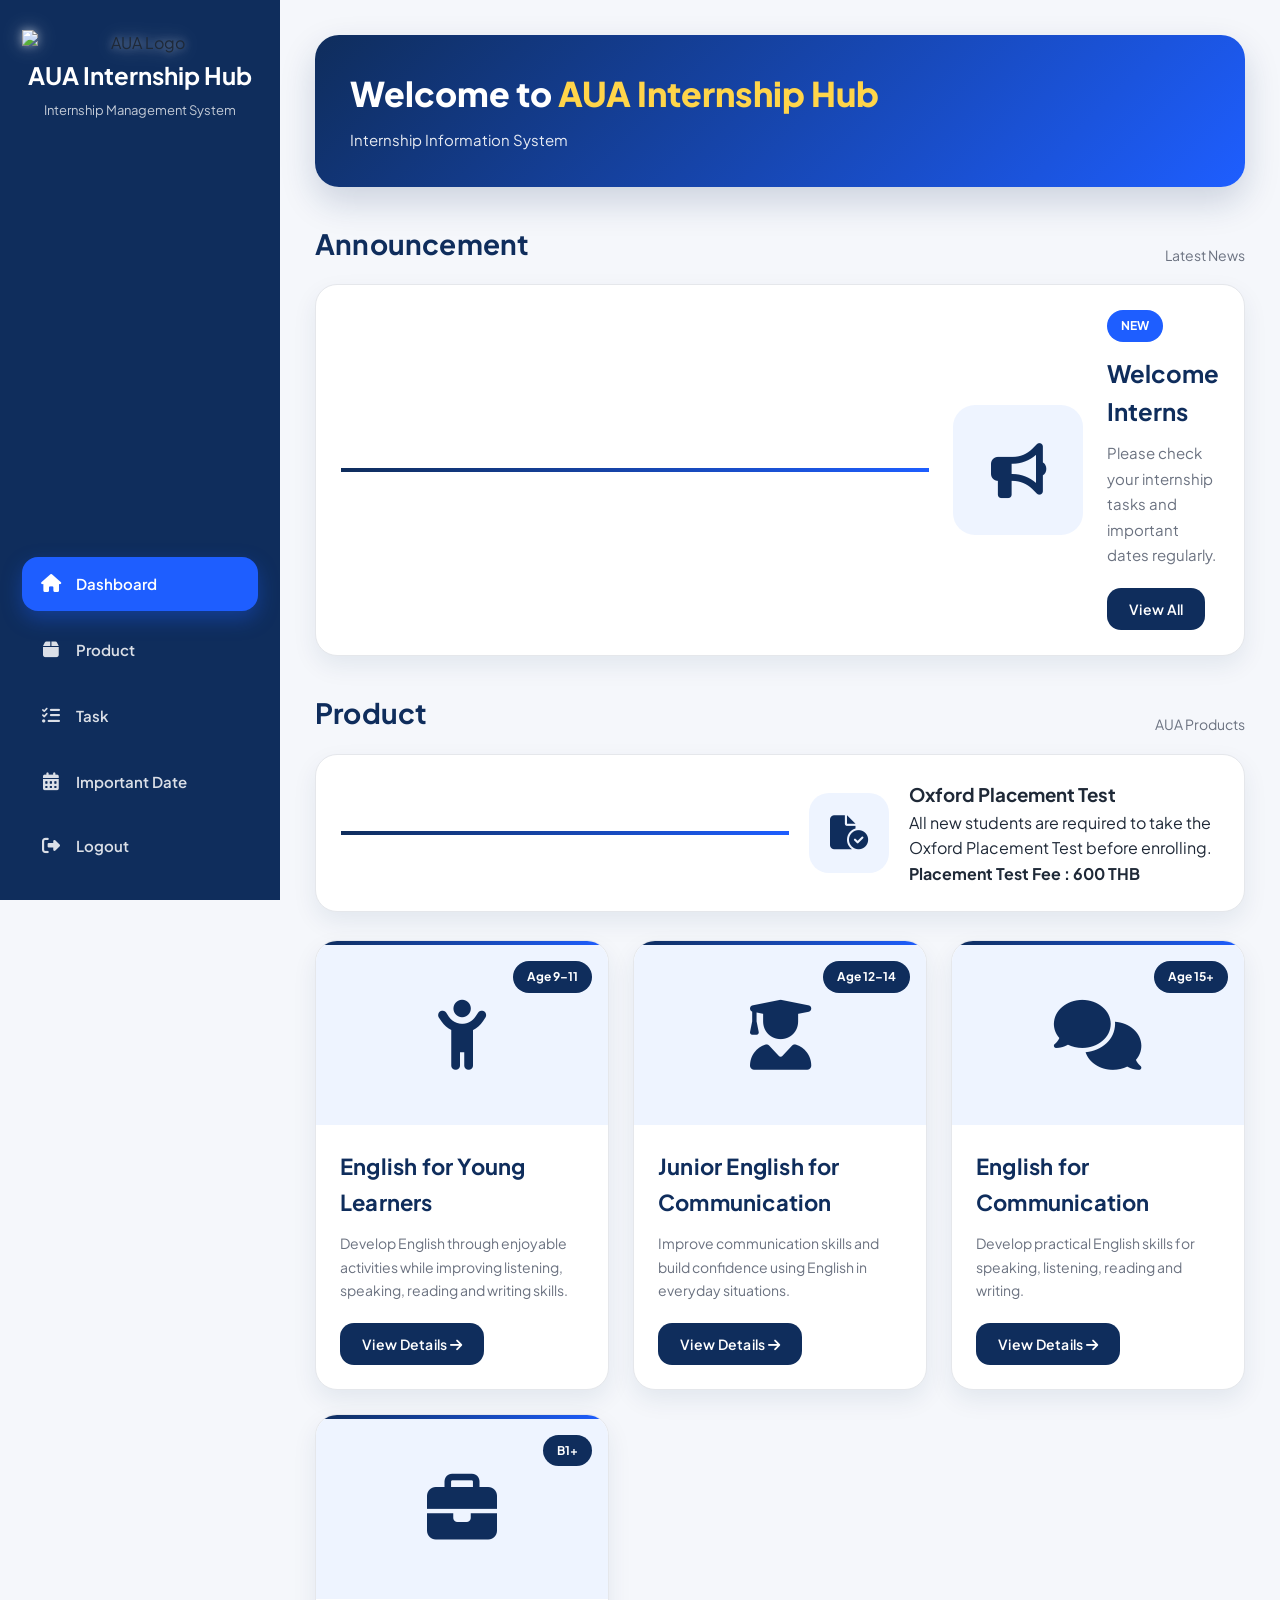
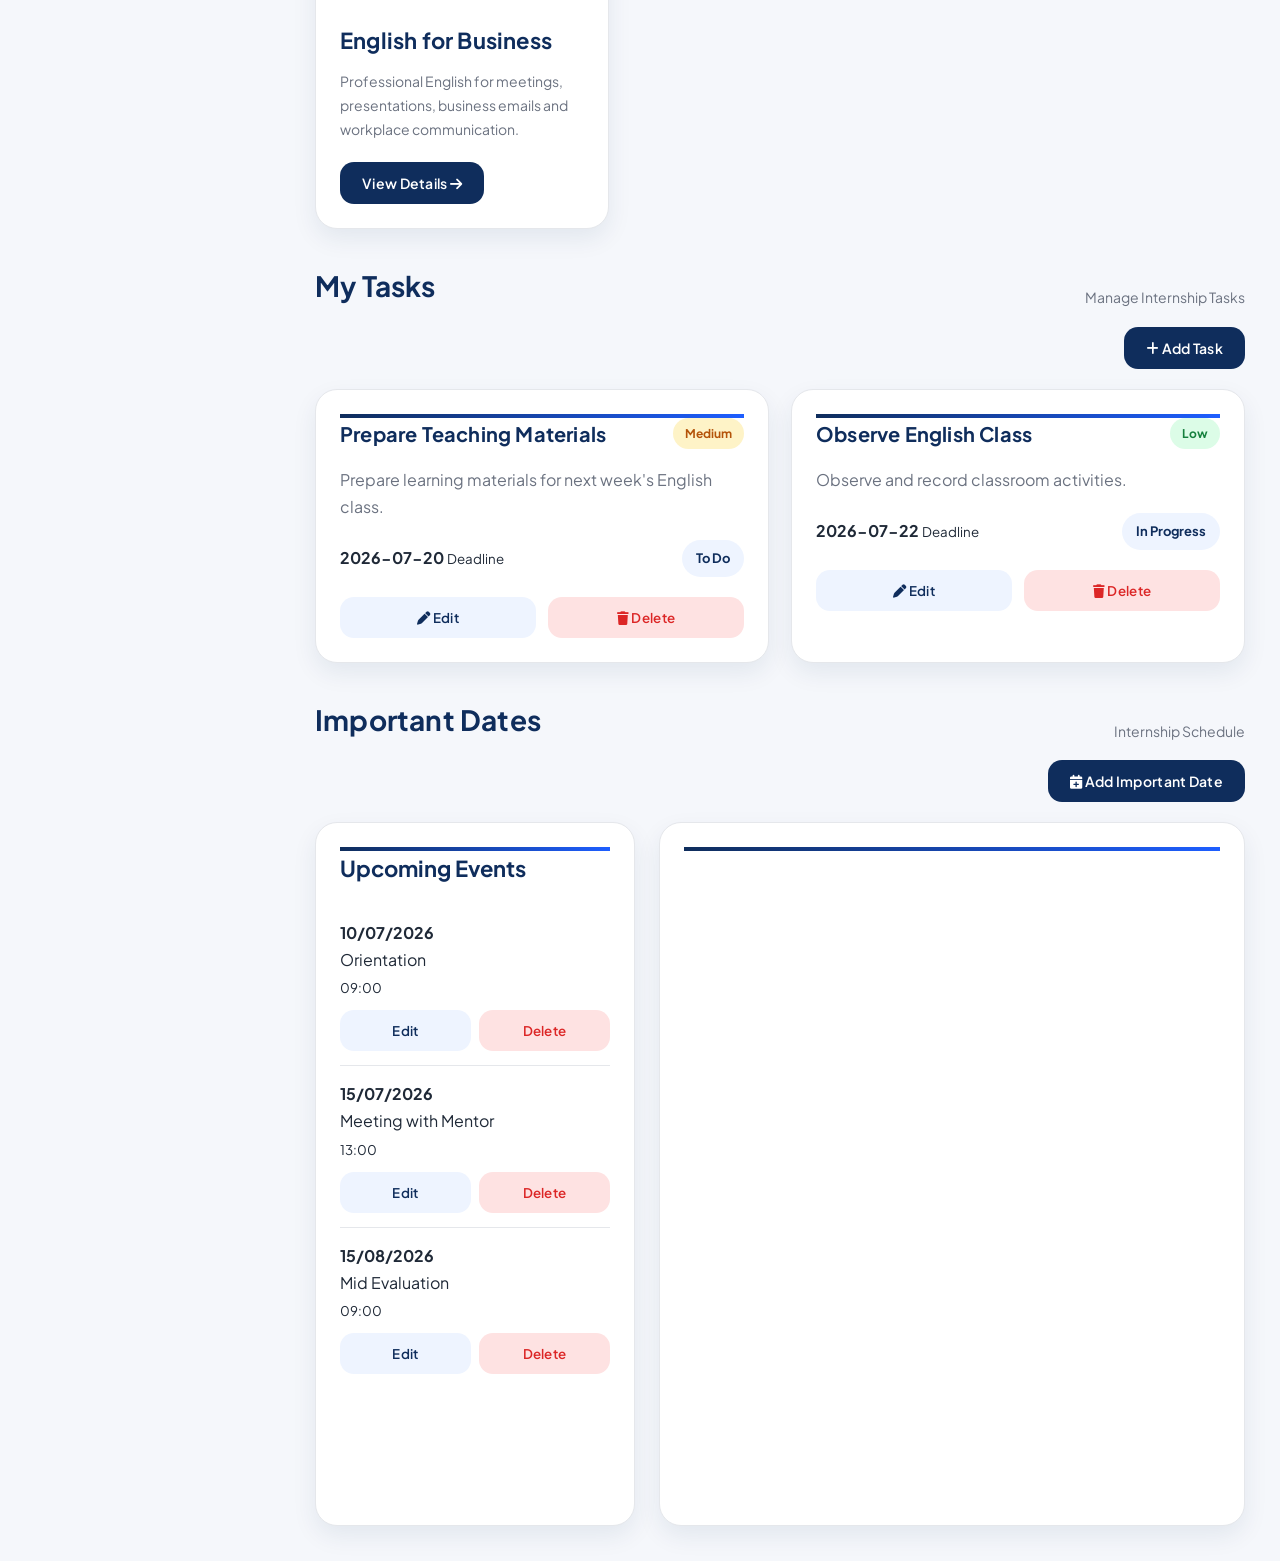
==== dashboard.html @ 2e6611d9 "Add files via upload" ====
<!DOCTYPE html>
<html lang="en">

<head>

<meta charset="UTF-8">

<meta name="viewport"
content="width=device-width, initial-scale=1.0">

<title>

AUA Internship Hub

</title>

<link rel="preconnect"
href="https://fonts.googleapis.com">

<link rel="preconnect"
href="https://fonts.gstatic.com"
crossorigin>

<link href="https://fonts.googleapis.com/css2?family=Plus+Jakarta+Sans:wght@300;400;500;600;700;800&display=swap"
rel="stylesheet">

<link rel="stylesheet"
href="https://cdnjs.cloudflare.com/ajax/libs/font-awesome/6.7.2/css/all.min.css">

<link rel="stylesheet"
href="style.css">

<link href="https://cdn.jsdelivr.net/npm/fullcalendar@6.1.17/index.global.min.css"
rel="stylesheet">

</head>

<body>

<div class="app">

<!-- ================= SIDEBAR ================= -->

<aside class="sidebar">

<div class="logo">

<img
src="Images/logo.png"
class="logo-img"
alt="AUA Logo">

<h2>

AUA Internship Hub

</h2>

<p>

Internship Management System

</p>

</div>

<nav>

<ul class="menu">

<li class="active">

<a href="#dashboard">

<i class="fa-solid fa-house"></i>

<span>

Dashboard

</span>

</a>

</li>

<li>

<a href="#course">

<i class="fa-solid fa-box"></i>

<span>

Product

</span>

</a>

</li>

<li>

<a href="#task">

<i class="fa-solid fa-list-check"></i>

<span>

Task

</span>

</a>

</li>

<li>

<a href="#important">

<i class="fa-solid fa-calendar-days"></i>

<span>

Important Date

</span>

</a>

</li>

<li>

<button id="logoutBtn">

<i class="fa-solid fa-right-from-bracket"></i>

<span>

Logout

</span>

</button>

</li>

</ul>

</nav>

</aside>

<!-- ================= CONTENT ================= -->

<main class="content">

<section id="dashboard">
  <!-- ================= WELCOME ================= -->

<div class="welcome-card">

<h1>

Welcome to

<span>

AUA Internship Hub

</span>

</h1>

<p>

Internship Information System

</p>

</div>

<!-- ================= ANNOUNCEMENT ================= -->

<div class="section-title">

<h2>

Announcement

</h2>

<p>

Latest News

</p>

</div>

<div class="announcement-card">

<div class="announcement-image">

<i class="fa-solid fa-bullhorn"></i>

</div>

<div class="announcement-content">

<span class="badge">

NEW

</span>

<h2>

Welcome Interns

</h2>

<p>

Please check your internship tasks and important dates regularly.

</p>

<button class="primary-btn">

View All

</button>

</div>

</div>
<!-- ================= PRODUCT ================= -->

<section id="course">

<div class="section-title">

<h2>

Product

</h2>

<p>

AUA Products

</p>

</div>

<div class="placement-card">

<div class="placement-icon">

<i class="fa-solid fa-file-circle-check"></i>

</div>

<div>

<h3>

Oxford Placement Test

</h3>

<p>

All new students are required to take the Oxford Placement Test before enrolling.

</p>

<strong>

Placement Test Fee : 600 THB

</strong>

</div>

</div>

<div class="course-grid">

<!-- Young Learners -->

<div class="course-card" onclick="openModal('young')">

<div class="course-image">

<i class="fa-solid fa-child-reaching"></i>

<span class="course-tag">

Age 9–11

</span>

</div>

<div class="course-body">

<h3>

English for Young Learners

</h3>

<p>

Develop English through enjoyable activities while improving listening, speaking, reading and writing skills.

</p>

<button class="primary-btn">

View Details

<i class="fa-solid fa-arrow-right"></i>

</button>

</div>

</div>

<!-- Junior -->

<div class="course-card" onclick="openModal('junior')">

<div class="course-image">

<i class="fa-solid fa-user-graduate"></i>

<span class="course-tag">

Age 12–14

</span>

</div>

<div class="course-body">

<h3>

Junior English for Communication

</h3>

<p>

Improve communication skills and build confidence using English in everyday situations.

</p>

<button class="primary-btn">

View Details

<i class="fa-solid fa-arrow-right"></i>

</button>

</div>

</div>
<!-- English for Communication -->

<div class="course-card" onclick="openModal('communication')">

<div class="course-image">

<i class="fa-solid fa-comments"></i>

<span class="course-tag">

Age 15+

</span>

</div>

<div class="course-body">

<h3>

English for Communication

</h3>

<p>

Develop practical English skills for speaking, listening, reading and writing.

</p>

<button class="primary-btn">

View Details

<i class="fa-solid fa-arrow-right"></i>

</button>

</div>

</div>

<!-- Business -->

<div class="course-card" onclick="openModal('business')">

<div class="course-image">

<i class="fa-solid fa-briefcase"></i>

<span class="course-tag">

B1+

</span>

</div>

<div class="course-body">

<h3>

English for Business

</h3>

<p>

Professional English for meetings, presentations, business emails and workplace communication.

</p>

<button class="primary-btn">

View Details

<i class="fa-solid fa-arrow-right"></i>

</button>

</div>

</div>

</div>

</section>
<!-- ================= TASK ================= -->

<section id="task">

<div class="section-title">

<h2>

My Tasks

</h2>

<p>

Manage Internship Tasks

</p>

</div>

<div class="task-header">

<button
id="addTaskBtn"
class="primary-btn">

<i class="fa-solid fa-plus"></i>

Add Task

</button>

</div>

<div
id="taskList"
class="task-grid">

<div class="task-card">

<div class="task-top">

<h3>

Prepare Teaching Materials

</h3>

<span class="priority medium">

Medium

</span>

</div>

<p>

Prepare learning materials for next week's English class.

</p>

<div class="task-footer">

<div>

<strong>

20 July 2026

</strong>

<small>

Deadline

</small>

</div>

<div class="status">

To Do

</div>

</div>

<div class="task-action">

<button class="edit-btn">

<i class="fa-solid fa-pen"></i>

Edit

</button>

<button class="delete-btn">

<i class="fa-solid fa-trash"></i>

Delete

</button>

</div>

</div>

</div>

</section>
<!-- ================= IMPORTANT DATE ================= -->

<section id="important">

<div class="section-title">

<h2>

Important Dates

</h2>

<p>

Internship Schedule

</p>

</div>

<div class="calendar-top">

<button
id="addEventBtn"
class="primary-btn">

<i class="fa-solid fa-calendar-plus"></i>

Add Important Date

</button>

</div>

<div class="calendar-wrapper">

<div class="event-card">

<h3>

Upcoming Events

</h3>

<ul id="eventList">

<li>

<strong>

10 Jul 2026

</strong>

<br>

Orientation

</li>

<li>

<strong>

15 Jul 2026

</strong>

<br>

Meeting with Mentor

</li>

<li>

<strong>

15 Aug 2026

</strong>

<br>

Mid Evaluation

</li>

</ul>

</div>

<div class="calendar-card">

<div id="calendar"></div>

</div>

</div>

</section>
<!-- ================= TASK MODAL ================= -->

<div id="taskModal" class="modal">

<div class="modal-box">

<span
class="close"
onclick="closeTaskModal()">

<i class="fa-solid fa-xmark"></i>

</span>

<h2>

Task Information

</h2>

<div class="form-group">

<label>

Task Name

</label>

<input
type="text"
id="taskTitle">

</div>

<div class="form-group">

<label>

Deadline

</label>

<input
type="date"
id="taskDeadline">

</div>

<div class="form-group">

<label>

Priority

</label>

<select id="taskPriority">

<option>Low</option>

<option selected>Medium</option>

<option>High</option>

</select>

</div>

<div class="form-group">

<label>

Status

</label>

<select id="taskStatus">

<option>To Do</option>

<option>In Progress</option>

<option>Completed</option>

</select>

</div>

<div class="modal-buttons">

<button
class="cancel-btn"
onclick="closeTaskModal()">

Cancel

</button>

<button
class="primary-btn"
id="saveTask">

Save

</button>

</div>

</div>

</div>
<!-- ================= IMPORTANT DATE MODAL ================= -->

<div id="eventModal" class="modal">

<div class="modal-box">

<span
class="close"
onclick="closeEventModal()">

<i class="fa-solid fa-xmark"></i>

</span>

<h2>

Important Date

</h2>

<div class="form-group">

<label>

Title

</label>

<input
type="text"
id="eventTitle">

</div>

<div class="form-group">

<label>

Date

</label>

<input
type="date"
id="eventDate">

</div>

<div class="form-group">

<label>

Time

</label>

<input
type="time"
id="eventTime">

</div>

<div class="form-group">

<label>

Description

</label>

<textarea
id="eventDescription"
rows="4"></textarea>

</div>

<div class="modal-buttons">

<button
class="cancel-btn"
onclick="closeEventModal()">

Cancel

</button>

<button
class="primary-btn"
id="saveEvent">

Save

</button>

</div>

</div>

</div>
<!-- ================= COURSE MODAL ================= -->

<div id="courseModal" class="modal">

<div class="modal-box course-modal">

<span
class="close"
onclick="closeModal()">

<i class="fa-solid fa-xmark"></i>

</span>

<div id="modalBody">

<!-- dashboard.js จะใส่รายละเอียดคอร์สตรงนี้ -->

</div>

</div>

</div>
</main>

</div>

<script src="https://cdn.jsdelivr.net/npm/fullcalendar@6.1.17/index.global.min.js"></script>

<script type="module" src="dashboard.js"></script>

<script type="module" src="auth.js"></script>

</body>

</html>
---- style.css ----
@import url('https://fonts.googleapis.com/css2?family=Plus+Jakarta+Sans:wght@300;400;500;600;700;800&display=swap');

:root{

--primary:#0F2D5C;
--secondary:#1E5EFF;
--background:#F5F7FB;
--white:#FFFFFF;
--text:#1F2937;
--subtext:#6B7280;
--border:#E5E7EB;

--radius:22px;

--shadow:0 10px 25px rgba(15,45,92,.08);

}

*{

margin:0;

padding:0;

box-sizing:border-box;

font-family:'Plus Jakarta Sans',sans-serif;

}

html{

scroll-behavior:smooth;

}

body{

background:var(--background);

color:var(--text);

line-height:1.6;

}

img{

display:block;

max-width:100%;

}

a{

text-decoration:none;

color:inherit;

}

button{

font-family:inherit;

cursor:pointer;

border:none;

outline:none;

}

.app{

display:flex;

min-height:100vh;

background:var(--background);

}

.content{

flex:1;

padding:35px;

overflow-y:auto;

}
/* =========================
   SIDEBAR
========================= */

.sidebar{

width:280px;

background:var(--primary);

padding:30px 22px;

display:flex;

flex-direction:column;

justify-content:space-between;

position:sticky;

top:0;

height:100vh;

}

.logo{

text-align:center;

margin-bottom:40px;

}

.logo-icon{

width:80px;

height:80px;

margin:auto;

border-radius:22px;

background:rgba(255,255,255,.12);

display:flex;

align-items:center;

justify-content:center;

font-size:34px;

color:#FFFFFF;

margin-bottom:18px;

}

.logo h2{

font-size:24px;

font-weight:700;

color:#FFFFFF;

margin-bottom:6px;

}

.logo p{

font-size:13px;

color:rgba(255,255,255,.75);

line-height:1.6;

}

/* =========================
   MENU
========================= */

.menu{

list-style:none;

display:flex;

flex-direction:column;

gap:12px;

}

.menu li a,
.menu li button{

width:100%;

display:flex;

align-items:center;

gap:14px;

padding:15px 18px;

border-radius:16px;

background:transparent;

color:rgba(255,255,255,.85);

font-size:15px;

font-weight:600;

transition:.25s;

}

.menu li a:hover,
.menu li button:hover{

background:rgba(255,255,255,.12);

color:#FFFFFF;

}

.menu li.active a{

background:var(--secondary);

color:#FFFFFF;

box-shadow:0 8px 20px rgba(30,94,255,.35);

}

.menu i{

font-size:18px;

width:22px;

text-align:center;

}
/*=========================
CONTENT
=========================*/

.section-title{

display:flex;

justify-content:space-between;

align-items:end;

margin:35px 0 18px;

}

.section-title h2{

font-size:28px;

font-weight:700;

color:var(--primary);

}

.section-title p{

font-size:14px;

color:var(--subtext);

}

/*=========================
WELCOME CARD
=========================*/

.welcome-card{

background:linear-gradient(135deg,#0F2D5C,#1E5EFF);

border-radius:24px;

padding:35px;

color:#FFFFFF;

margin-bottom:35px;

box-shadow:0 15px 35px rgba(15,45,92,.18);

}

.welcome-card h1{

font-size:34px;

font-weight:800;

line-height:1.4;

}

.welcome-card span{

color:#FFD54A;

}

.welcome-card p{

margin-top:10px;

font-size:15px;

opacity:.9;

}

/*=========================
CARD
=========================*/

.announcement-card,
.placement-card,
.course-card,
.task-card,
.calendar-card,
.event-card{

background:#FFFFFF;

border-radius:22px;

box-shadow:var(--shadow);

border:1px solid var(--border);

transition:.3s;

}

.announcement-card:hover,
.placement-card:hover,
.course-card:hover,
.task-card:hover,
.calendar-card:hover,
.event-card:hover{

transform:translateY(-4px);

box-shadow:0 18px 40px rgba(15,45,92,.12);

}
/*=========================
ANNOUNCEMENT
=========================*/

.announcement-card{

display:flex;

align-items:center;

gap:24px;

padding:25px;

margin-bottom:35px;

}

.announcement-image{

width:130px;

height:130px;

border-radius:22px;

background:#EEF4FF;

display:flex;

align-items:center;

justify-content:center;

flex-shrink:0;

}

.announcement-image i{

font-size:55px;

color:var(--primary);

}

.announcement-content{

flex:1;

}

.badge{

display:inline-block;

padding:6px 14px;

background:#1E5EFF;

color:#FFFFFF;

font-size:12px;

font-weight:700;

border-radius:999px;

margin-bottom:12px;

}

.announcement-content h2{

font-size:24px;

font-weight:700;

color:var(--primary);

margin-bottom:10px;

}

.announcement-content p{

font-size:15px;

color:var(--subtext);

line-height:1.7;

margin-bottom:20px;

}

/*=========================
BUTTON
=========================*/

.primary-btn{

background:var(--primary);

color:#FFFFFF;

padding:12px 22px;

border-radius:14px;

font-size:14px;

font-weight:600;

transition:.25s;

}

.primary-btn:hover{

background:var(--secondary);

transform:translateY(-2px);

}
/*=========================
PRODUCT
=========================*/

.course-grid{

display:grid;

grid-template-columns:repeat(auto-fit,minmax(280px,1fr));

gap:24px;

margin-top:25px;

}

.placement-card{

display:flex;

align-items:center;

gap:20px;

padding:25px;

margin-bottom:28px;

}

.placement-icon{

width:80px;

height:80px;

border-radius:20px;

background:#EEF4FF;

display:flex;

align-items:center;

justify-content:center;

font-size:34px;

color:var(--primary);

flex-shrink:0;

}

.course-card{

overflow:hidden;

}

.course-image{

height:180px;

background:#EEF4FF;

display:flex;

align-items:center;

justify-content:center;

position:relative;

}

.course-image i{

font-size:70px;

color:var(--primary);

}

.course-tag{

position:absolute;

top:16px;

right:16px;

background:var(--primary);

color:#FFFFFF;

padding:6px 14px;

border-radius:999px;

font-size:12px;

font-weight:700;

}

.course-body{

padding:24px;

}

.course-body h3{

font-size:22px;

font-weight:700;

color:var(--primary);

margin-bottom:12px;

}

.course-body p{

font-size:14px;

color:var(--subtext);

line-height:1.7;

margin-bottom:20px;

}
/*=========================
TASK
=========================*/

.task-header,
.calendar-top{

display:flex;

justify-content:flex-end;

margin-bottom:20px;

}

.task-grid{

display:grid;

grid-template-columns:repeat(auto-fit,minmax(320px,1fr));

gap:22px;

}

.task-card{

padding:24px;

}

.task-top{

display:flex;

justify-content:space-between;

align-items:center;

margin-bottom:16px;

}

.task-top h3{

font-size:20px;

font-weight:700;

color:var(--primary);

}

.priority{

padding:6px 12px;

border-radius:999px;

font-size:12px;

font-weight:700;

}

.priority.low{

background:#DCFCE7;

color:#15803D;

}

.priority.medium{

background:#FEF3C7;

color:#B45309;

}

.priority.high{

background:#FEE2E2;

color:#B91C1C;

}

.task-card p{

color:var(--subtext);

line-height:1.7;

margin-bottom:20px;

}

.task-footer{

display:flex;

justify-content:space-between;

align-items:center;

margin-bottom:20px;

}

.status{

background:#EEF4FF;

color:var(--primary);

padding:8px 14px;

border-radius:999px;

font-size:13px;

font-weight:700;

}

.task-action{

display:flex;

gap:12px;

}

.edit-btn,
.delete-btn{

flex:1;

padding:12px;

border-radius:14px;

font-weight:600;

transition:.25s;

}

.edit-btn{

background:#EEF4FF;

color:var(--primary);

}

.delete-btn{

background:#FEE2E2;

color:#DC2626;

}

.edit-btn:hover{

background:var(--secondary);

color:#FFFFFF;

}

.delete-btn:hover{

background:#DC2626;

color:#FFFFFF;

}

/*=========================
IMPORTANT DATE
=========================*/

.calendar-wrapper{

display:grid;

grid-template-columns:320px 1fr;

gap:24px;

margin-top:20px;

}

.event-card,
.calendar-card{

padding:24px;

}

.event-card h3{

font-size:22px;

font-weight:700;

color:var(--primary);

margin-bottom:18px;

}

.event-card ul{

list-style:none;

}

.event-card li{

padding:14px 0;

border-bottom:1px solid #E5E7EB;

line-height:1.7;

}

.event-card li:last-child{

border-bottom:none;

}

#calendar{

min-height:650px;

}
/*=========================
MODAL
=========================*/

.modal{

display:none;

position:fixed;

top:0;

left:0;

width:100%;

height:100%;

background:rgba(15,45,92,.45);

backdrop-filter:blur(6px);

justify-content:center;

align-items:center;

padding:20px;

z-index:999;

}

.modal-box{

background:#FFFFFF;

width:100%;

max-width:520px;

border-radius:24px;

padding:28px;

position:relative;

box-shadow:0 20px 45px rgba(15,45,92,.20);

animation:popup .3s ease;

}

@keyframes popup{

from{

opacity:0;

transform:translateY(20px) scale(.95);

}

to{

opacity:1;

transform:translateY(0) scale(1);

}

}

.close{

position:absolute;

top:18px;

right:18px;

width:42px;

height:42px;

border-radius:50%;

background:#EEF4FF;

display:flex;

align-items:center;

justify-content:center;

cursor:pointer;

font-size:18px;

color:var(--primary);

transition:.25s;

}

.close:hover{

background:var(--primary);

color:#FFFFFF;

}

.modal-box h2{

font-size:26px;

font-weight:700;

color:var(--primary);

margin-bottom:24px;

}

.form-group{

margin-bottom:18px;

}

.form-group label{

display:block;

margin-bottom:8px;

font-size:14px;

font-weight:600;

color:var(--primary);

}

.form-group input,
.form-group textarea,
.form-group select{

width:100%;

padding:14px 16px;

border:1px solid #D9E2F1;

border-radius:14px;

font-size:14px;

background:#FAFBFD;

transition:.25s;

}

.form-group input:focus,
.form-group textarea:focus,
.form-group select:focus{

border-color:var(--secondary);

background:#FFFFFF;

outline:none;

}

.modal-buttons{

display:flex;

justify-content:flex-end;

gap:12px;

margin-top:25px;

}

.cancel-btn{

background:#EEF4FF;

color:var(--primary);

padding:12px 22px;

border-radius:14px;

font-weight:600;

transition:.25s;

}

.cancel-btn:hover{

background:#DCE8FF;

}
/*=========================
RESPONSIVE
=========================*/

@media (max-width:992px){

.sidebar{

width:230px;

}

.content{

padding:25px;

}

.calendar-wrapper{

grid-template-columns:1fr;

}

.event-card{

order:2;

}

.calendar-card{

order:1;

}

}

@media (max-width:768px){

.app{

flex-direction:column;

}

.sidebar{

width:100%;

height:auto;

position:relative;

padding:20px;

}

.logo{

margin-bottom:25px;

}

.menu{

flex-direction:row;

flex-wrap:wrap;

justify-content:center;

gap:10px;

}

.menu li{

width:48%;

}

.menu li a,
.menu li button{

justify-content:center;

}

.content{

padding:20px;

}

.welcome-card{

padding:25px;

}

.welcome-card h1{

font-size:28px;

}

.announcement-card{

flex-direction:column;

text-align:center;

}

.announcement-image{

width:100px;

height:100px;

}

.course-grid{

grid-template-columns:1fr;

}

.task-grid{

grid-template-columns:1fr;

}

.calendar-wrapper{

grid-template-columns:1fr;

}

}

@media (max-width:480px){

.content{

padding:15px;

}

.logo-icon{

width:65px;

height:65px;

font-size:28px;

}

.logo h2{

font-size:22px;

}

.section-title h2{

font-size:22px;

}

.welcome-card h1{

font-size:24px;

}

.course-body{

padding:18px;

}

.task-card,

.event-card,

.calendar-card,

.placement-card{

padding:18px;

}

.modal-box{

padding:20px;

}

.modal-buttons{

flex-direction:column;

}

.cancel-btn,

.primary-btn{

width:100%;

}

}
/*=========================
ANIMATION
=========================*/

@keyframes fadeUp{

0%{

opacity:0;

transform:translateY(20px);

}

100%{

opacity:1;

transform:translateY(0);

}

}

.welcome-card,
.announcement-card,
.placement-card,
.course-card,
.task-card,
.calendar-card,
.event-card{

animation:fadeUp .5s ease;

}

/*=========================
HOVER EFFECT
=========================*/

.course-card:hover,
.task-card:hover,
.calendar-card:hover,
.event-card:hover,
.placement-card:hover,
.announcement-card:hover{

transform:translateY(-6px);

box-shadow:0 20px 40px rgba(15,45,92,.15);

}

.primary-btn,
.edit-btn,
.delete-btn,
.cancel-btn{

transition:.25s ease;

}

.primary-btn:active,
.edit-btn:active,
.delete-btn:active,
.cancel-btn:active{

transform:scale(.96);

}

/*=========================
SCROLLBAR
=========================*/

::-webkit-scrollbar{

width:8px;

}

::-webkit-scrollbar-track{

background:#EEF2F7;

}

::-webkit-scrollbar-thumb{

background:#C7D4F4;

border-radius:999px;

}

::-webkit-scrollbar-thumb:hover{

background:var(--secondary);

}

/*=========================
SELECTION
=========================*/

::selection{

background:var(--secondary);

color:#FFFFFF;

}
/*=========================
FINAL POLISH
=========================*/

*{

-webkit-tap-highlight-color:transparent;

}

html{

scroll-behavior:smooth;

}

body{

-webkit-font-smoothing:antialiased;

-moz-osx-font-smoothing:grayscale;

text-rendering:optimizeLegibility;

}

input,
textarea,
select,
button{

font-family:inherit;

}

button{

cursor:pointer;

}

img{

display:block;

max-width:100%;

}

a{

text-decoration:none;

color:inherit;

}

.course-card,
.task-card,
.announcement-card,
.placement-card,
.calendar-card,
.event-card,
.modal-box{

overflow:hidden;

}

.course-card::before,
.task-card::before,
.announcement-card::before,
.placement-card::before,
.calendar-card::before,
.event-card::before{

content:"";

display:block;

width:100%;

height:4px;

background:linear-gradient(90deg,#0F2D5C,#1E5EFF);

}

.primary-btn,
.edit-btn,
.delete-btn,
.cancel-btn{

font-weight:600;

letter-spacing:.3px;

}

.course-body h3,
.task-top h3,
.section-title h2,
.modal-box h2{

letter-spacing:.2px;

}

.footer{

margin-top:40px;

padding:25px 0;

text-align:center;

color:var(--subtext);

font-size:13px;

border-top:1px solid var(--border);

}

@media (prefers-reduced-motion: reduce){

*{

animation:none !important;

transition:none !important;

scroll-behavior:auto !important;

}

}
/*=========================
COURSE MODAL
=========================*/

#modalBody h2{

font-size:28px;

font-weight:700;

color:var(--primary);

margin-bottom:15px;

}

#modalBody h3{

margin-top:25px;

margin-bottom:12px;

font-size:20px;

color:var(--primary);

}

#modalBody p{

line-height:1.8;

color:var(--subtext);

margin-bottom:10px;

}

.skill-list{

display:flex;

flex-wrap:wrap;

gap:10px;

margin-bottom:25px;

}

.skill-list span{

background:#EEF4FF;

color:var(--primary);

padding:8px 14px;

border-radius:999px;

font-size:13px;

font-weight:600;

}

.price-card{

background:#F8FAFD;

border:1px solid #E5E7EB;

border-radius:18px;

padding:18px;

margin-bottom:15px;

transition:.3s;

}

.price-card:hover{

transform:translateY(-3px);

box-shadow:0 10px 20px rgba(15,45,92,.08);

}

.price-card h4{

font-size:18px;

color:var(--primary);

margin-bottom:6px;

}

.price-card p{

margin:0;

color:var(--subtext);

}

.price-card strong{

display:block;

margin-top:10px;

font-size:22px;

color:var(--secondary);

}
.logo img{

filter:
drop-shadow(0 0 4px rgba(255,255,255,.45))
drop-shadow(0 0 10px rgba(255,255,255,.30));

transition:.3s;

}
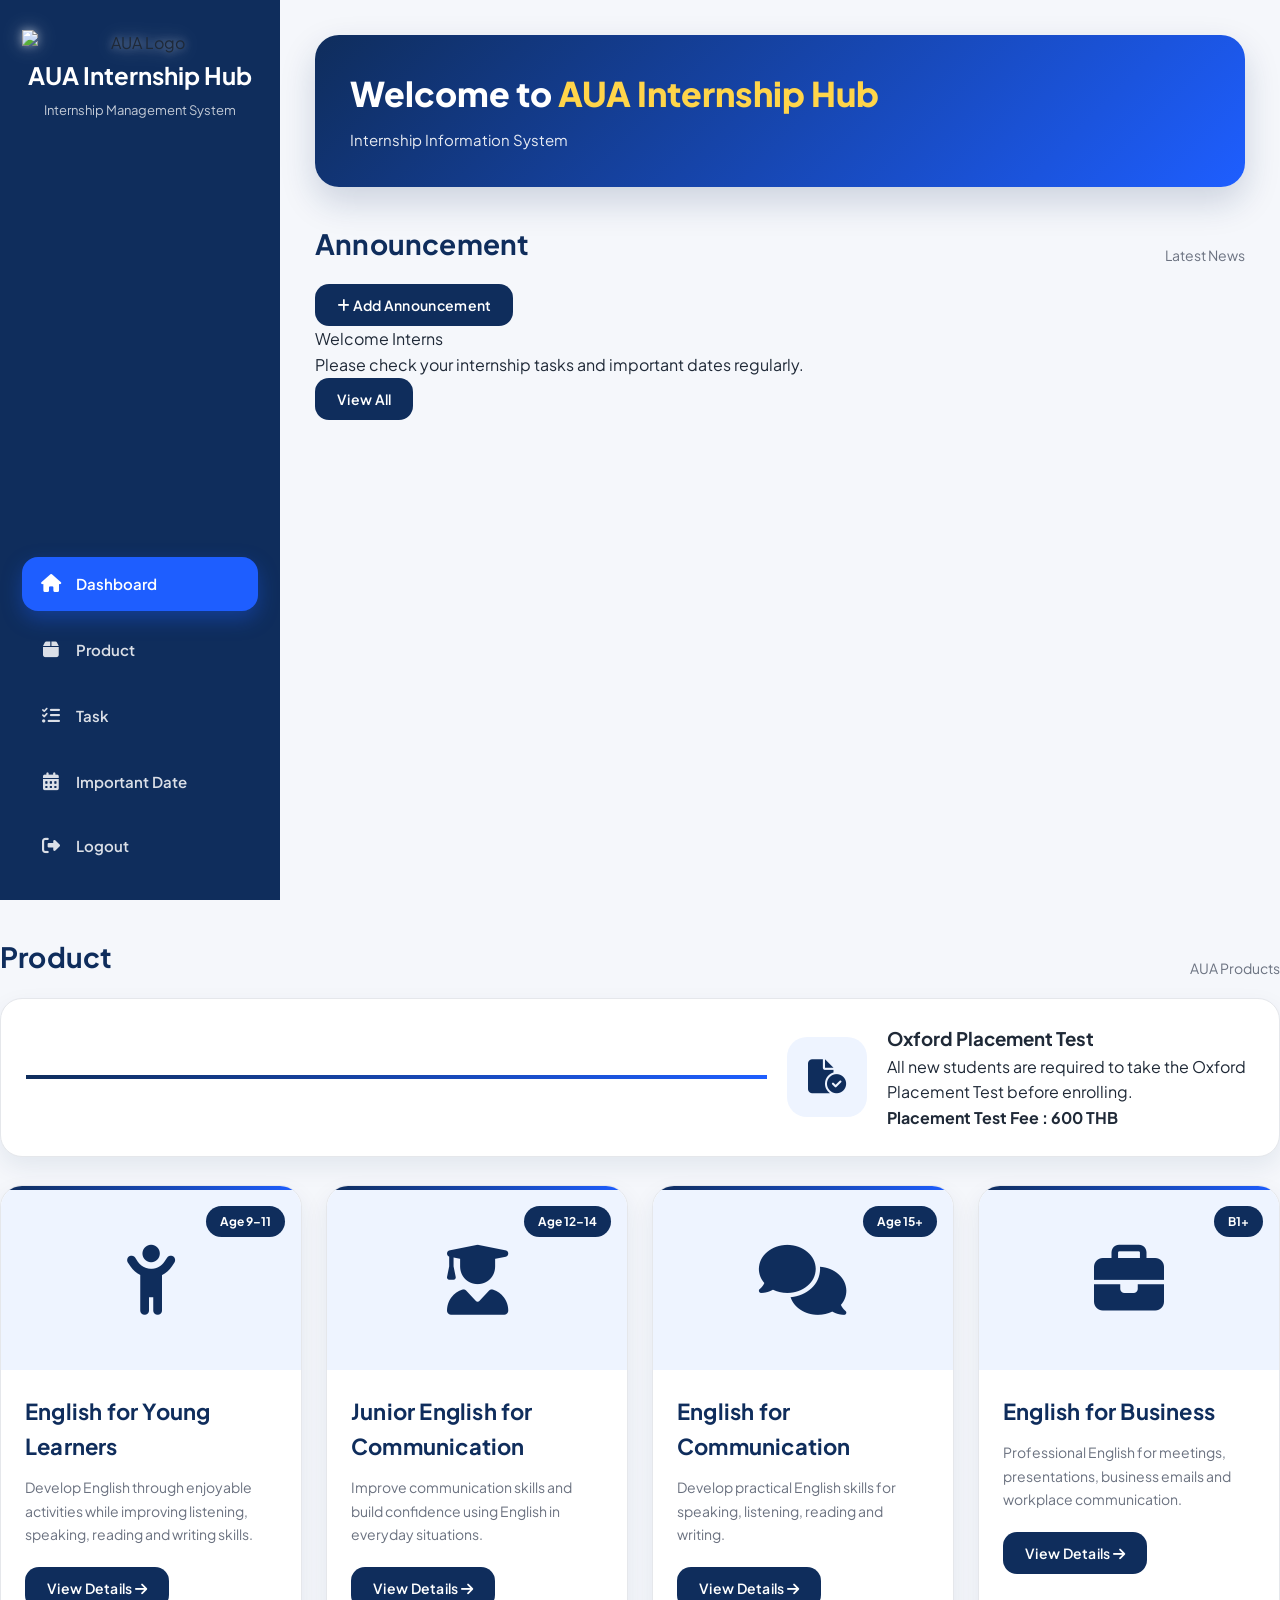
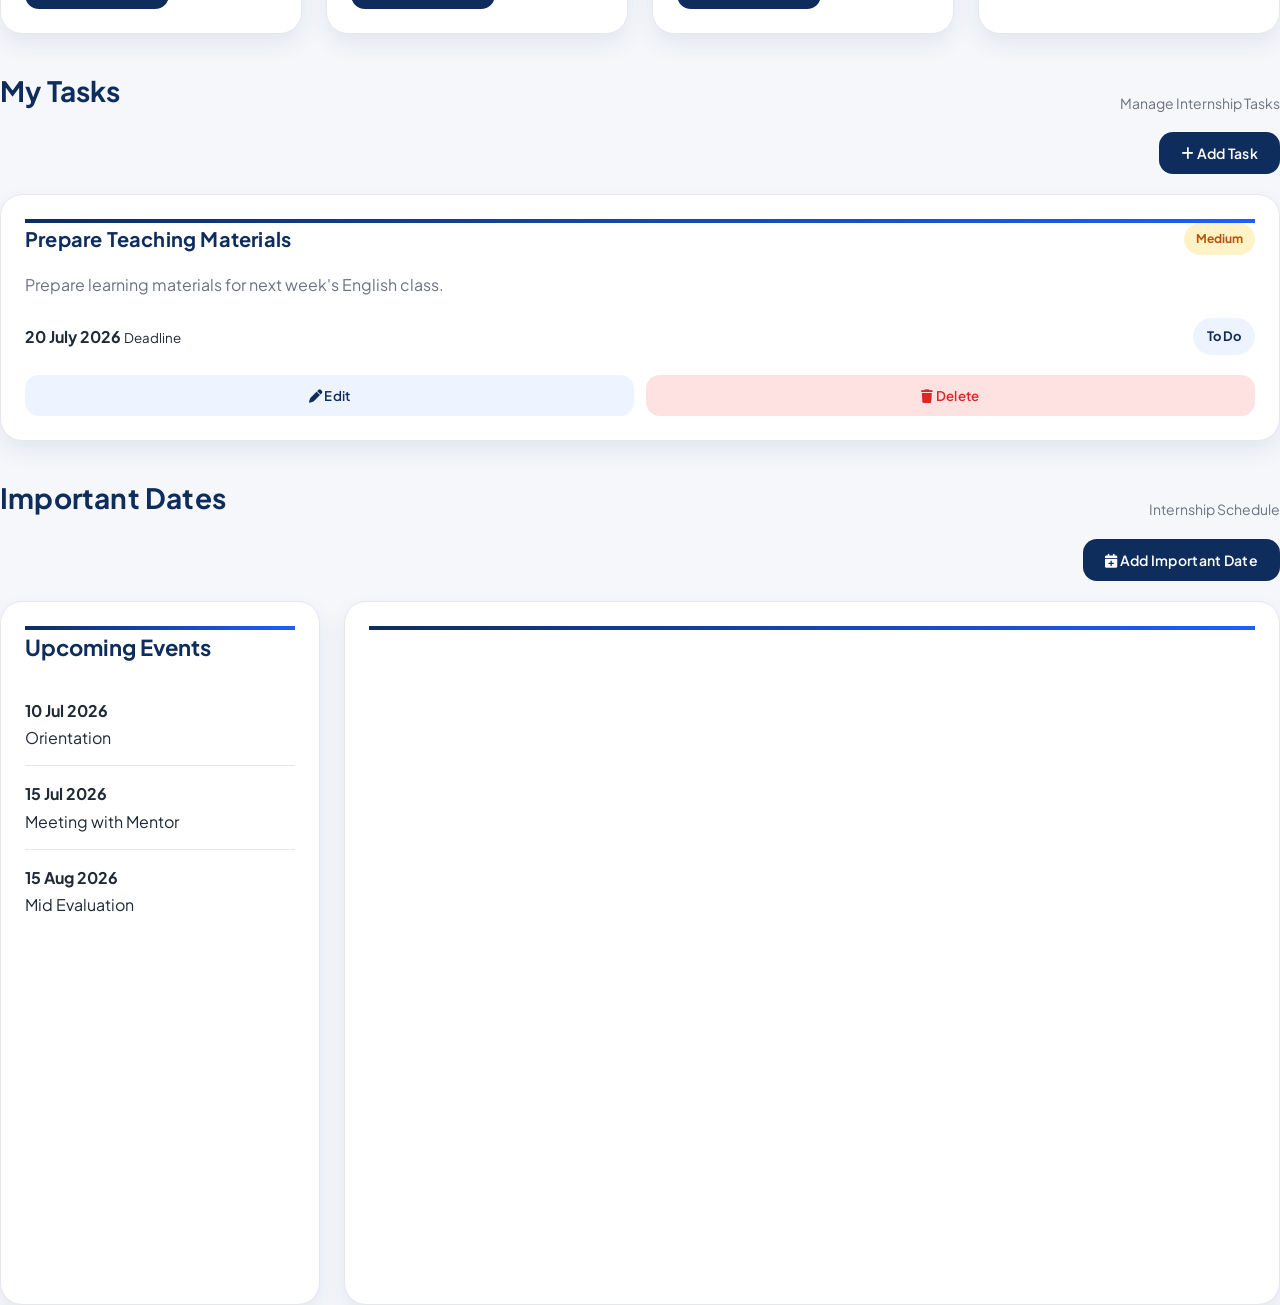
==== commit 96e52324: "Add files via upload" ====
--- a/dashboard.html
+++ b/dashboard.html
@@ -29,6 +29,8 @@
 
 <link rel="stylesheet"
 href="style.css">
+
+  <script type="module" src="dashboard.js"></script>
 
 <link href="https://cdn.jsdelivr.net/npm/fullcalendar@6.1.17/index.global.min.css"
 rel="stylesheet">
@@ -200,28 +202,27 @@
 </p>
 
 </div>
-
-<div class="announcement-card">
-
-<div class="announcement-image">
-
-<i class="fa-solid fa-bullhorn"></i>
-
-</div>
-
-<div class="announcement-content">
-
-<span class="badge">
-
-NEW
-
-</span>
-
-<h2>
+<div class="announcement-header">
+
+<button
+id="addAnnouncementBtn"
+class="primary-btn">
+
+<i class="fa-solid fa-plus"></i>
+
+Add Announcement
+
+</button>
+
+</div>
+
+<div id="announcementList">
+
+</div>
 
 Welcome Interns
 
-</h2>
+</>
 
 <p>
 
@@ -912,6 +913,49 @@
 </main>
 
 </div>
+  <!-- ===================================== -->
+<!-- ANNOUNCEMENT MODAL -->
+<!-- ===================================== -->
+
+<div id="announcementModal" class="modal">
+
+    <div class="modal-box">
+
+        <span class="close" onclick="closeAnnouncementModal()">
+            <i class="fa-solid fa-xmark"></i>
+        </span>
+
+        <h2>Add Announcement</h2>
+
+        <div class="form-group">
+            <label>Title</label>
+            <input type="text" id="announcementTitle">
+        </div>
+
+        <div class="form-group">
+            <label>Content</label>
+            <textarea id="announcementContent" rows="5"></textarea>
+        </div>
+
+        <div class="modal-buttons">
+
+            <button
+                class="cancel-btn"
+                onclick="closeAnnouncementModal()">
+                Cancel
+            </button>
+
+            <button
+                class="primary-btn"
+                id="saveAnnouncement">
+                Save
+            </button>
+
+        </div>
+
+    </div>
+
+</div>
 
 <script src="https://cdn.jsdelivr.net/npm/fullcalendar@6.1.17/index.global.min.js"></script>
 
